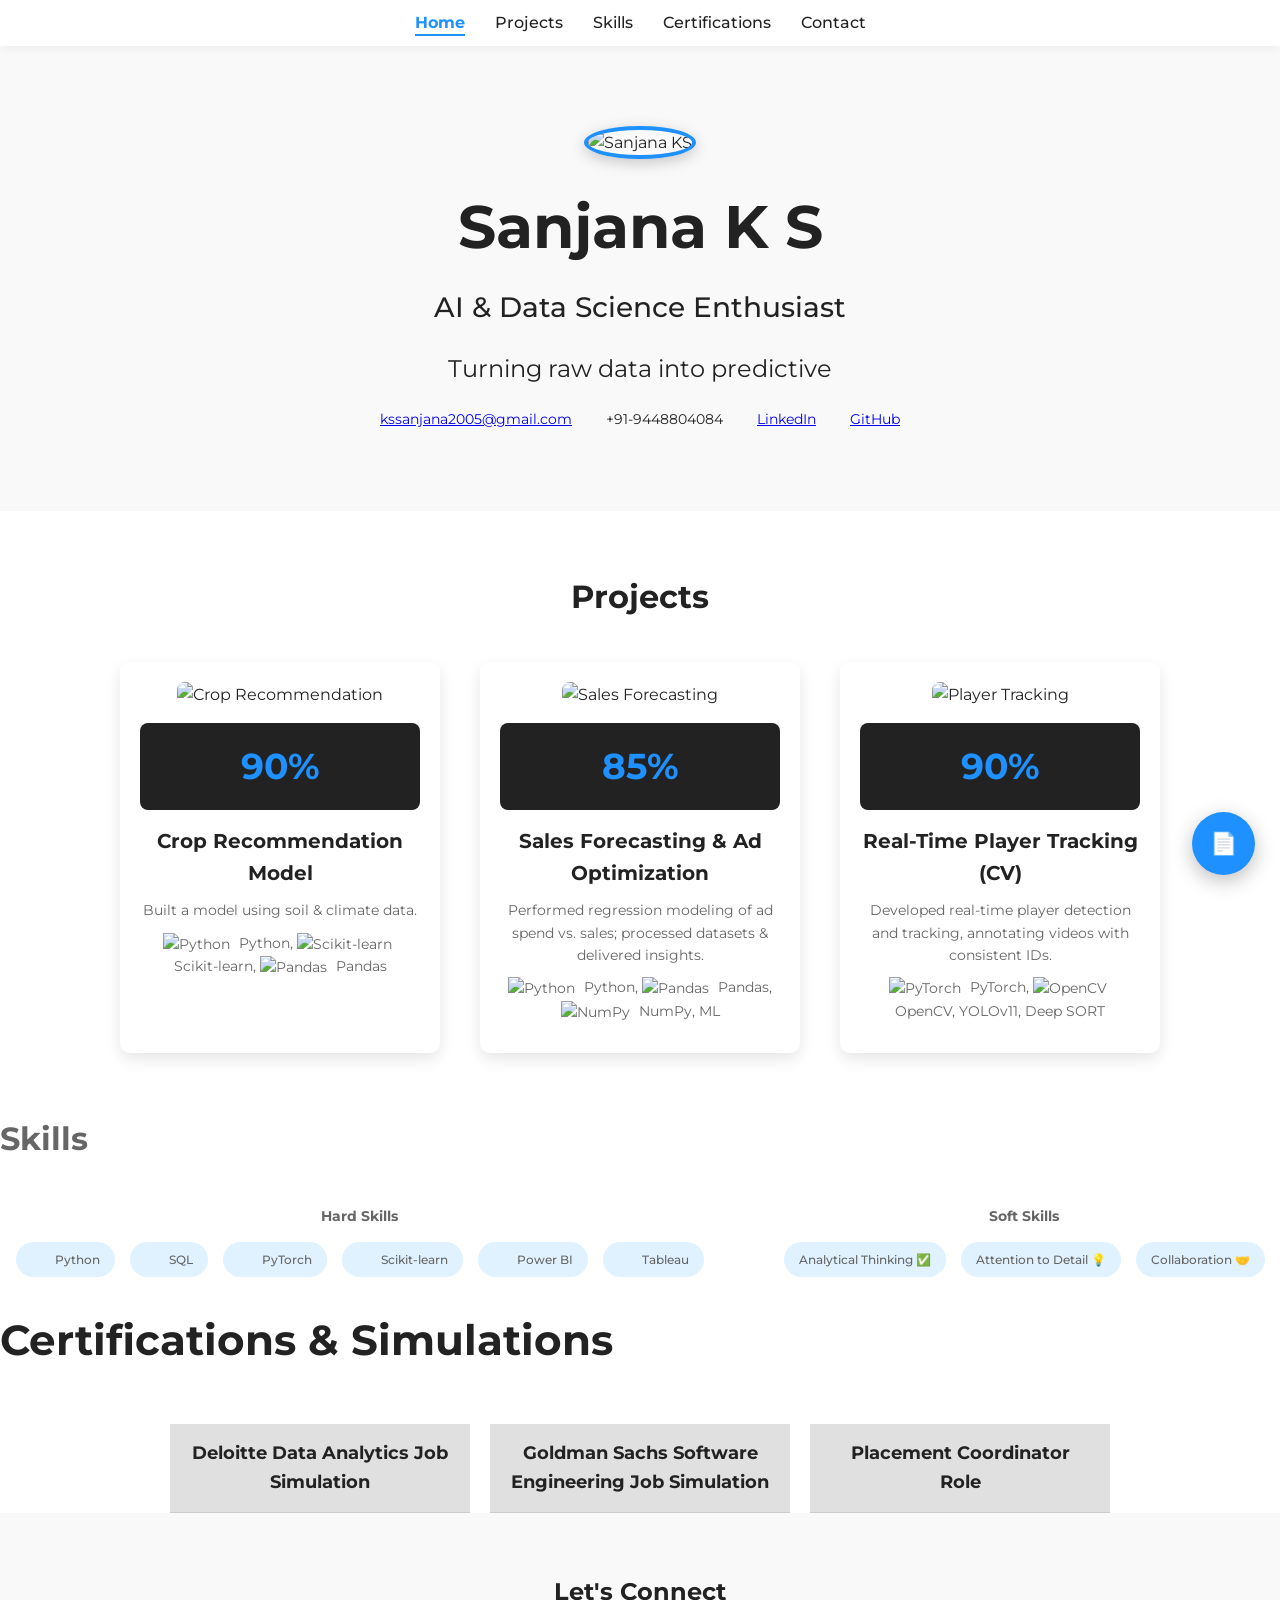
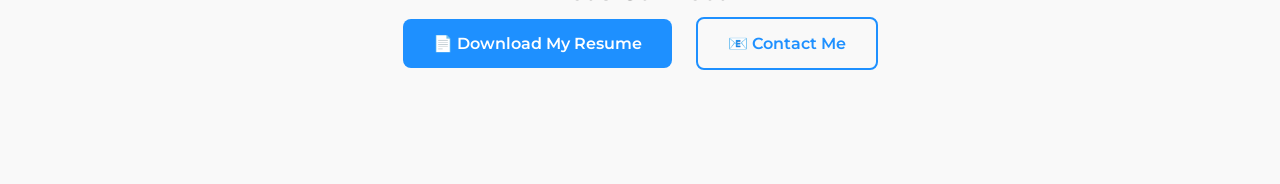
==== index.html @ ccf100e2 "Add files via upload" ====
<!DOCTYPE html>
<html lang="en">
<head>
  <meta charset="UTF-8">
  <meta name="viewport" content="width=device-width, initial-scale=1.0">
  <title>Sanjana K S Portfolio</title>
  <link href="https://fonts.googleapis.com/css2?family=Montserrat:wght@400;500;600;700&display=swap" rel="stylesheet">
  <link rel="stylesheet" href="style.css">
  <script src="https://kit.fontawesome.com/a076d05399.js" crossorigin="anonymous"></script>
  <!-- Floating Resume Button -->
<a href="resume.pdf" download class="floating-resume-btn" title="Download Resume">
  📄
</a>

</head>
<body>

  <!-- Sticky Navigation -->
  <nav class="navbar">
    <ul>
      <li><a href="#header" class="active">Home</a></li>
      <li><a href="#projects">Projects</a></li>
      <li><a href="#skills">Skills</a></li>
      <li><a href="#proof">Certifications</a></li>
      <li><a href="#footer">Contact</a></li>
    </ul>
  </nav>

  <!-- Header -->
<header id="header" class="header fade-in">
  <div class="header-content">
    <!-- Profile Photo -->
    <img src="images/profile.jpg" alt="Sanjana KS" class="profile-photo">

    <h1>Sanjana K S</h1>
    <h2>AI & Data Science Enthusiast</h2>
    <p class="value-prop"><span id="typewriter"></span></p>

    <div class="contact-bar">
       <span><i class="fas fa-envelope"></i> 
    <a href="mailto:kssanjana2005@gmail.com">kssanjana2005@gmail.com</a>
  </span>
      <span><i class="fas fa-phone"></i> +91-9448804084</span>
      <span><i class="fab fa-linkedin"></i> <a href="https://www.linkedin.com/in/Sanjanaaks" target="_blank">LinkedIn</a></span>
  <span><i class="fab fa-github"></i> <a href="https://github.com/sanjanaaks" target="_blank">GitHub</a></span>
    </div>
  </div>
</header>


  <!-- Projects -->
  <section id="projects" class="projects fade-in">
    <h2 class="section-title">Projects</h2>
    <div class="project-cards">
      <!-- Card 1 -->
      <div class="card">
        <img src="images/project1.jpg" alt="Crop Recommendation" class="card-image">
        <div class="card-result" data-target="90">0% Accuracy</div>
        <h3>Crop Recommendation Model</h3>
        <p>Built a model using soil & climate data.</p>
        <p class="skills">
          <img src="icons/python.png" alt="Python" class="skill-icon"> Python, 
          <img src="icons/scikit.png" alt="Scikit-learn" class="skill-icon"> Scikit-learn, 
          <img src="icons/pandas.png" alt="Pandas" class="skill-icon"> Pandas
        </p>
      </div>
      <!-- Card 2 -->
      <div class="card">
        <img src="images/project2.jpg" alt="Sales Forecasting" class="card-image">
        <div class="card-result" data-target="85">0% Reliability</div>
        <h3>Sales Forecasting & Ad Optimization</h3>
        <p>Performed regression modeling of ad spend vs. sales; processed datasets & delivered insights.</p>
        <p class="skills">
          <img src="icons/python.png" alt="Python" class="skill-icon"> Python, 
          <img src="icons/pandas.png" alt="Pandas" class="skill-icon"> Pandas, 
          <img src="icons/numpy.png" alt="NumPy" class="skill-icon"> NumPy, ML
        </p>
      </div>
      <!-- Card 3 -->
      <div class="card">
        <img src="images/project3.jpg" alt="Player Tracking" class="card-image">
        <div class="card-result" data-target="90">0% Detection</div>
        <h3>Real-Time Player Tracking (CV)</h3>
        <p>Developed real-time player detection and tracking, annotating videos with consistent IDs.</p>
        <p class="skills">
          <img src="icons/pytorch.png" alt="PyTorch" class="skill-icon"> PyTorch, 
          <img src="icons/opencv.png" alt="OpenCV" class="skill-icon"> OpenCV, YOLOv11, Deep SORT
        </p>
      </div>
    </div>
  </section>

  <!-- Skills -->
  <section id="skills" class="skills fade-in">
    <h2 class="section-title">Skills</h2>
    <div class="skills-section">
      <div class="hard-skills">
        <h3>Hard Skills</h3>
        <div class="skill-badges">
          <span><img src="icons/python.png" class="skill-icon"> Python</span>
          <span><img src="icons/sql.png" class="skill-icon"> SQL</span>
          <span><img src="icons/pytorch.png" class="skill-icon"> PyTorch</span>
          <span><img src="icons/scikit.png" class="skill-icon"> Scikit-learn</span>
          <span><img src="icons/powerbi.png" class="skill-icon"> Power BI</span>
          <span><img src="icons/tableau.png" class="skill-icon"> Tableau</span>
        </div>
      </div>
      <div class="soft-skills">
        <h3>Soft Skills</h3>
        <div class="skill-badges">
          <span>Analytical Thinking ✅</span>
          <span>Attention to Detail 💡</span>
          <span>Collaboration 🤝</span>
        </div>
      </div>
    </div>
  </section>

  <!-- Certifications / Proof -->
  <section id="proof" class="proof fade-in">
    <h2 class="section-title larger">Certifications & Simulations</h2>
    <div class="cert-container">
      <div class="cert-card">
        <div class="cert-title">Deloitte Data Analytics Job Simulation</div>
        <div class="cert-details">
          Completed Deloitte Data Analytics Job Simulation, worked on real datasets, performed analysis, and delivered actionable insights.
        </div>
      </div>
      <div class="cert-card">
        <div class="cert-title">Goldman Sachs Software Engineering Job Simulation</div>
        <div class="cert-details">
          Completed Goldman Sachs Software Engineering Job Simulation, gained practical coding experience, and applied software engineering principles.
        </div>
      </div>
      <div class="cert-card">
        <div class="cert-title">Placement Coordinator Role</div>
        <div class="cert-details">
          Served as Placement Coordinator, organized events, guided students for placement readiness, and managed career development sessions.
        </div>
      </div>
    </div>
  </section>

  <!-- Call-to-Action -->
<footer id="footer" class="footer fade-in">
  <h2>Let's Connect</h2>
  <div class="cta-buttons">
    <a href="resume.pdf" download class="btn-primary">📄 Download My Resume</a>
    <a href="mailto:kssanjana2005@gmail.com" class="btn-secondary">📧 Contact Me</a>
  </div>

  <!-- Social Icons -->
  <div class="social-links">
    <a href="https://www.linkedin.com/in/Sanjanaaks" target="_blank"><i class="fab fa-linkedin"></i></a>
    <a href="https://github.com/sanjanaaks" target="_blank"><i class="fab fa-github"></i></a>
  </div>
</footer>



  <!-- JS -->
  <script>
    // Typewriter effect
    const typewriterText = "Turning raw data into predictive models and actionable business insights.";
    const typewriterElement = document.getElementById("typewriter");
    let i = 0;
    function typeWriter() {
      if (i < typewriterText.length) {
        typewriterElement.innerHTML += typewriterText.charAt(i);
        i++;
        setTimeout(typeWriter, 50);
      }
    }
    window.addEventListener("load", typeWriter);

    // Interactive certifications
    const certCards = document.querySelectorAll('.cert-card');
    certCards.forEach(card => {
      card.addEventListener('click', () => card.classList.toggle('active'));
    });

    // Scroll animations for fade-in sections
    const faders = document.querySelectorAll('.fade-in');
    const appearOptions = { threshold: 0.2, rootMargin: "0px 0px -50px 0px" };
    const appearOnScroll = new IntersectionObserver((entries, observer) => {
      entries.forEach(entry => {
        if(entry.isIntersecting){
          entry.target.classList.add('show');
          observer.unobserve(entry.target);
        }
      });
    }, appearOptions);
    faders.forEach(fader => appearOnScroll.observe(fader));

    // Scroll animation for project cards with stagger
    const projectCards = document.querySelectorAll('.project-cards .card');
    const cardObserver = new IntersectionObserver((entries, observer) => {
      entries.forEach((entry, index) => {
        if(entry.isIntersecting){
          setTimeout(() => entry.target.classList.add('show'), index * 150);
          observer.unobserve(entry.target);
        }
      });
    }, { threshold: 0.2 });
    projectCards.forEach(card => cardObserver.observe(card));

    // Count-up animation for project results
    const counters = document.querySelectorAll('.card-result');
    const counterObserver = new IntersectionObserver(entries => {
      entries.forEach(entry => {
        if(entry.isIntersecting){
          const counter = entry.target;
          const target = +counter.getAttribute('data-target');
          let count = 0;
          const increment = target / 50;
          const updateCounter = () => {
            count += increment;
            if(count < target){
              counter.innerText = Math.ceil(count) + "%";
              requestAnimationFrame(updateCounter);
            } else {
              counter.innerText = target + "%";
            }
          };
          updateCounter();
          counterObserver.unobserve(counter);
        }
      });
    }, { threshold: 0.6 });
    counters.forEach(counter => counterObserver.observe(counter));

    // Active navbar link on scroll
    const sections = document.querySelectorAll('section, header');
    const navLinks = document.querySelectorAll('.navbar ul li a');
    window.addEventListener('scroll', () => {
      let current = '';
      sections.forEach(section => {
        const sectionTop = section.offsetTop - 70;
        if(pageYOffset >= sectionTop){
          current = section.getAttribute('id');
        }
      });
      navLinks.forEach(link => {
        link.classList.remove('active');
        if(link.getAttribute('href') === '#' + current){
          link.classList.add('active');
        }
      });
    });
  </script>

</body>
</html>
---- style.css ----
/* Reset */
* { margin:0; padding:0; box-sizing:border-box; }
body { font-family:'Montserrat', sans-serif; color:#222; background:#fff; line-height:1.6; transition: background 0.3s; }
.accent { color:#1E90FF; font-weight:600; }

/* Smooth scroll */
html { scroll-behavior: smooth; }

/* Navbar */
.navbar {
  position: sticky; top:0; background:#fff; z-index:1000; box-shadow:0 2px 10px rgba(0,0,0,0.05); padding:10px 0;
}
.navbar ul { list-style:none; display:flex; justify-content:center; gap:30px; }
.navbar ul li a { text-decoration:none; color:#222; font-weight:500; transition: color 0.3s; }
.navbar ul li a:hover, .navbar ul li a.active { color:#1E90FF; font-weight:700; border-bottom:2px solid #1E90FF; padding-bottom:2px; }

/* Fade-in */
.fade-in { opacity:0; transform: translateY(30px); transition: all 1s ease-out; }
.fade-in.show { opacity:1; transform: translateY(0); }

/* Header */
.header { text-align:center; padding:80px 20px; background:#f9f9f9; }
.header h1 { font-size:60px; font-weight:700; }
.header h2 { font-size:28px; font-weight:500; margin:10px 0; }
.value-prop { font-size:24px; margin:20px 0; }
.contact-bar { margin-top:20px; font-size:14px; }
.contact-bar span { margin:0 15px; }

/* Projects */
.projects { padding:60px 20px; text-align:center; }
.section-title { font-size:32px; margin-bottom:40px; }
.section-title.larger { font-size:42px; margin-bottom:50px; }
.project-cards { display:flex; flex-wrap:wrap; justify-content:center; gap:40px; }
.card { background:#fff; width:320px; border-radius:10px; box-shadow:0 6px 15px rgba(0,0,0,0.1); padding:20px; text-align:center; transition: transform 0.4s, box-shadow 0.4s, opacity 0.6s; opacity:0; transform: translateY(30px); cursor:pointer; }
.card.show { opacity:1; transform: translateY(0); }
.card:hover { transform: translateY(-10px) scale(1.03); box-shadow:0 15px 25px rgba(0,0,0,0.2); }
.card-image { width:100%; border-radius:8px; margin-bottom:15px; transition: transform 0.3s; }
.card-image:hover { transform: scale(1.05); }
.card-result { font-size:36px; font-weight:700; background:#222; color:#1E90FF; padding:15px; border-radius:8px; margin-bottom:15px; }
.card h3 { font-size:20px; margin-bottom:10px; }
.card p { font-size:14px; color:#666; margin-bottom:10px; }
.skills { font-size:12px; color:#666; }
.skill-icon { width:16px; height:16px; vertical-align:middle; margin-right:5px; transition: transform 0.3s, filter 0.3s; }
.skill-icon:hover { transform: scale(1.3); filter: drop-shadow(0 0 5px #1E90FF); }

/* Skills Section */
.skills-section { display:flex; justify-content:center; gap:80px; flex-wrap:wrap; margin-bottom:30px; }
.skills-section h3 { margin-bottom:15px; font-weight:700; text-align:center; }
.hard-skills .skill-badges, .soft-skills .skill-badges { display:flex; flex-wrap:wrap; justify-content:center; gap:15px; }
.skill-badges span { background:#e0f2ff; padding:8px 15px; border-radius:20px; font-weight:500; transition: transform 0.3s, background 0.3s; }
.skill-badges span:hover { transform: scale(1.05); background:#1E90FF; color:white; }

/* Certifications */
.cert-container { display:flex; flex-wrap:wrap; justify-content:center; gap:20px; margin-top:20px; }
.cert-card { background:#f0f0f0; border-radius:10px; width:300px; cursor:pointer; transition: transform 0.3s, box-shadow 0.3s; }
.cert-card.active .cert-details { display:block; }
.cert-card:hover { transform: translateY(-5px) scale(1.03); box-shadow:0 15px 25px rgba(0,0,0,0.2); }
.cert-title { font-weight:700; padding:15px 20px; font-size:18px; background:#e0e0e0; border-bottom:1px solid #ccc; text-align:center; }
.cert-details { padding:15px 20px; font-size:14px; color:#444; display:none; background:#fafafa; border-top:1px solid #ccc; line-height:1.5; }

/* Footer CTA Buttons */
.footer { text-align:center; padding:60px 20px; background:#f9f9f9; }
.cta-buttons { margin-top:20px; }
.btn-primary { background:#1E90FF; color:white; padding:15px 30px; border-radius:8px; text-decoration:none; font-weight:600; margin:10px; transition: background 0.3s, transform 0.3s, box-shadow 0.3s; }
.btn-primary:hover { background:#0066cc; transform: scale(1.08); box-shadow:0 8px 20px rgba(0,0,0,0.2); }
.btn-secondary { border:2px solid #1E90FF; color:#1E90FF; padding:15px 30px; border-radius:8px; text-decoration:none; font-weight:600; margin:10px; transition: background 0.3s, color 0.3s, transform 0.3s, box-shadow 0.3s; }
.btn-secondary:hover { background:#1E90FF; color:white; transform: scale(1.08); box-shadow:0 8px 20px rgba(0,0,0,0.2); }

/* Responsive */
@media (max-width:1000px) {
  .project-cards { flex-direction:column; align-items:center; }
  .skills-section { flex-direction:column; align-items:center; gap:40px; }
  .cert-container { flex-direction:column; align-items:center; }
}
/* Profile Photo */
.profile-photo {
  width: 150px;
  height: 150px;
  border-radius: 50%;
  object-fit: cover;
  margin-bottom: 20px;
  border: 4px solid #1E90FF;
  box-shadow: 0 4px 15px rgba(0,0,0,0.2);
}
/* Floating Resume Button */
.floating-resume-btn {
  position: fixed;
  bottom: 25px;
  right: 25px;
  background: #1E90FF;
  color: white;
  font-size: 22px;
  padding: 14px 18px;
  border-radius: 50%;
  box-shadow: 0 6px 20px rgba(0,0,0,0.25);
  text-decoration: none;
  transition: transform 0.3s, background 0.3s;
  z-index: 2000;
}

.floating-resume-btn:hover {
  background: #0066cc;
  transform: scale(1.1) rotate(10deg);
}
/* Footer Social Icons */
.social-links {
  margin-top: 25px;
}

.social-links a {
  font-size: 26px;
  margin: 0 12px;
  color: #1E90FF;
  transition: transform 0.3s, color 0.3s;
}

.social-links a:hover {
  color: #0066cc;
  transform: scale(1.2);
}
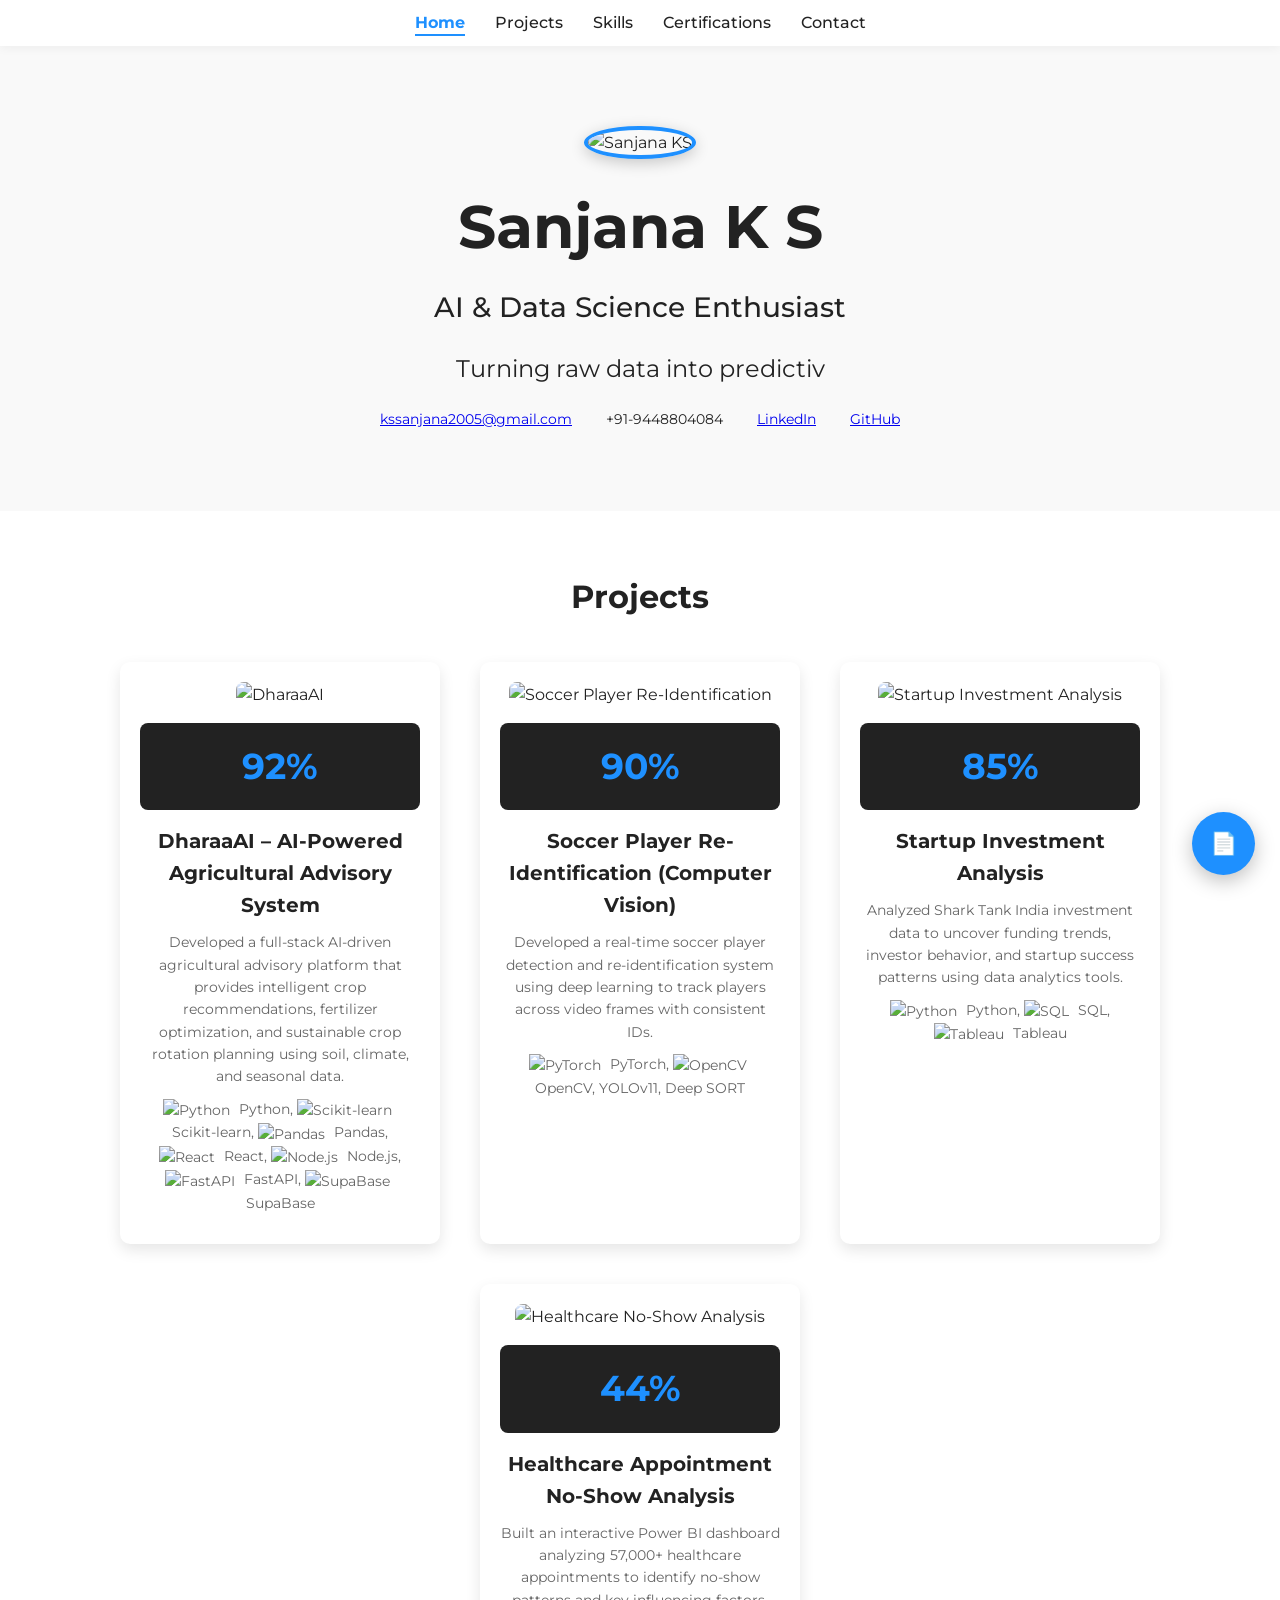
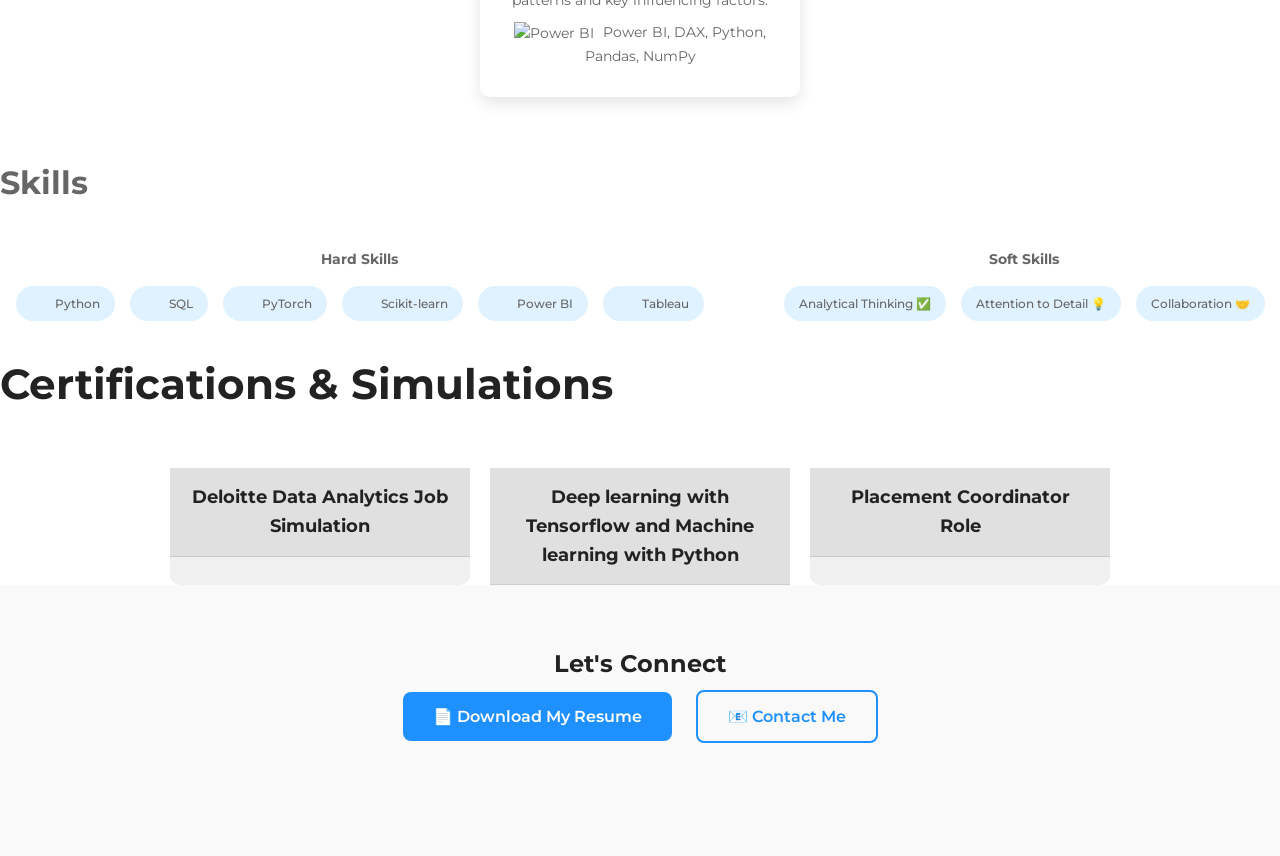
==== commit 38bfcf82: "Update index.html" ====
--- a/index.html
+++ b/index.html
@@ -8,7 +8,7 @@
   <link rel="stylesheet" href="style.css">
   <script src="https://kit.fontawesome.com/a076d05399.js" crossorigin="anonymous"></script>
   <!-- Floating Resume Button -->
-<a href="resume.pdf" download class="floating-resume-btn" title="Download Resume">
+<a href="sanjanaa_resume (2).pdf" download class="floating-resume-btn" title="Download Resume">
   📄
 </a>
 
@@ -30,7 +30,7 @@
 <header id="header" class="header fade-in">
   <div class="header-content">
     <!-- Profile Photo -->
-    <img src="images/profile.jpg" alt="Sanjana KS" class="profile-photo">
+    <img src="images/profilepic.jpeg" alt="Sanjana KS" class="profile-photo">
 
     <h1>Sanjana K S</h1>
     <h2>AI & Data Science Enthusiast</h2>
@@ -54,40 +54,67 @@
     <div class="project-cards">
       <!-- Card 1 -->
       <div class="card">
-        <img src="images/project1.jpg" alt="Crop Recommendation" class="card-image">
-        <div class="card-result" data-target="90">0% Accuracy</div>
-        <h3>Crop Recommendation Model</h3>
-        <p>Built a model using soil & climate data.</p>
+        <img src="images/Dharaa.png" alt="DharaaAI" class="card-image">
+        <div class="card-result" data-target="92">0% Accuracy</div>
+        <h3>DharaaAI – AI-Powered Agricultural Advisory System</h3>
+        <p>Developed a full-stack AI-driven agricultural advisory platform that provides
+    intelligent crop recommendations, fertilizer optimization, and sustainable
+    crop rotation planning using soil, climate, and seasonal data.</p>
         <p class="skills">
-          <img src="icons/python.png" alt="Python" class="skill-icon"> Python, 
-          <img src="icons/scikit.png" alt="Scikit-learn" class="skill-icon"> Scikit-learn, 
-          <img src="icons/pandas.png" alt="Pandas" class="skill-icon"> Pandas
+          <img src="icons/python.png" alt="Python" class="skill-icon"> Python,
+    <img src="icons/scikit.png" alt="Scikit-learn" class="skill-icon"> Scikit-learn,
+    <img src="icons/pandas.png" alt="Pandas" class="skill-icon"> Pandas,
+    <img src="icons/React.png" alt="React" class="skill-icon"> React,
+    <img src="icons/node.png" alt="Node.js" class="skill-icon"> Node.js,
+    <img src="icons/fastapi.jpg" alt="FastAPI" class="skill-icon"> FastAPI,
+    <img src="icons/supabase.png" alt="SupaBase" class="skill-icon"> SupaBase
         </p>
       </div>
       <!-- Card 2 -->
       <div class="card">
-        <img src="images/project2.jpg" alt="Sales Forecasting" class="card-image">
-        <div class="card-result" data-target="85">0% Reliability</div>
-        <h3>Sales Forecasting & Ad Optimization</h3>
-        <p>Performed regression modeling of ad spend vs. sales; processed datasets & delivered insights.</p>
-        <p class="skills">
-          <img src="icons/python.png" alt="Python" class="skill-icon"> Python, 
-          <img src="icons/pandas.png" alt="Pandas" class="skill-icon"> Pandas, 
-          <img src="icons/numpy.png" alt="NumPy" class="skill-icon"> NumPy, ML
-        </p>
+       <img src="images/project3.jpg" alt="Soccer Player Re-Identification" class="card-image">
+  <div class="card-result" data-target="90">0% Detection</div>
+  <h3>Soccer Player Re-Identification (Computer Vision)</h3>
+  <p>
+    Developed a real-time soccer player detection and re-identification system
+    using deep learning to track players across video frames with consistent IDs.
+  </p>
+  <p class="skills">
+    <img src="icons/pytorch.png" alt="PyTorch" class="skill-icon"> PyTorch, 
+    <img src="icons/opencv.png" alt="OpenCV" class="skill-icon"> OpenCV, 
+    YOLOv11, Deep SORT
+  </p>
       </div>
       <!-- Card 3 -->
       <div class="card">
-        <img src="images/project3.jpg" alt="Player Tracking" class="card-image">
-        <div class="card-result" data-target="90">0% Detection</div>
-        <h3>Real-Time Player Tracking (CV)</h3>
-        <p>Developed real-time player detection and tracking, annotating videos with consistent IDs.</p>
-        <p class="skills">
-          <img src="icons/pytorch.png" alt="PyTorch" class="skill-icon"> PyTorch, 
-          <img src="icons/opencv.png" alt="OpenCV" class="skill-icon"> OpenCV, YOLOv11, Deep SORT
-        </p>
-      </div>
-    </div>
+        <img src="images/project2.jpg" alt="Startup Investment Analysis" class="card-image">
+  <div class="card-result" data-target="85">0% Insights</div>
+  <h3>Startup Investment Analysis</h3>
+  <p>
+    Analyzed Shark Tank India investment data to uncover funding trends,
+    investor behavior, and startup success patterns using data analytics tools.
+  </p>
+  <p class="skills">
+    <img src="icons/python.png" alt="Python" class="skill-icon"> Python, 
+    <img src="icons/sql.png" alt="SQL" class="skill-icon"> SQL, 
+    <img src="icons/tableau.png" alt="Tableau" class="skill-icon"> Tableau
+  </p>
+    </div>
+    <!-- Card 4 : Healthcare No-Show Analysis -->
+<div class="card">
+  <img src="images/healthcare.png" alt="Healthcare No-Show Analysis" class="card-image">
+  <div class="card-result" data-target="57">57K+ Records</div>
+  <h3>Healthcare Appointment No-Show Analysis</h3>
+  <p>
+    Built an interactive Power BI dashboard analyzing 57,000+ healthcare
+    appointments to identify no-show patterns and key influencing factors.
+  </p>
+  <p class="skills">
+    <img src="icons/powerbi.png" alt="Power BI" class="skill-icon"> Power BI, 
+    DAX, Python, Pandas, NumPy
+  </p>
+</div>
+
   </section>
 
   <!-- Skills -->
@@ -127,9 +154,9 @@
         </div>
       </div>
       <div class="cert-card">
-        <div class="cert-title">Goldman Sachs Software Engineering Job Simulation</div>
+        <div class="cert-title">Deep learning with Tensorflow and Machine learning with Python</div>
         <div class="cert-details">
-          Completed Goldman Sachs Software Engineering Job Simulation, gained practical coding experience, and applied software engineering principles.
+          Completed hands-on training covering core concepts in machine learning and deep learning, with practical implementation using Python and TensorFlow.
         </div>
       </div>
       <div class="cert-card">
@@ -145,7 +172,7 @@
 <footer id="footer" class="footer fade-in">
   <h2>Let's Connect</h2>
   <div class="cta-buttons">
-    <a href="resume.pdf" download class="btn-primary">📄 Download My Resume</a>
+    <a href="sanjanaa_resume (2).pdf" download class="btn-primary">📄 Download My Resume</a>
     <a href="mailto:kssanjana2005@gmail.com" class="btn-secondary">📧 Contact Me</a>
   </div>
 
